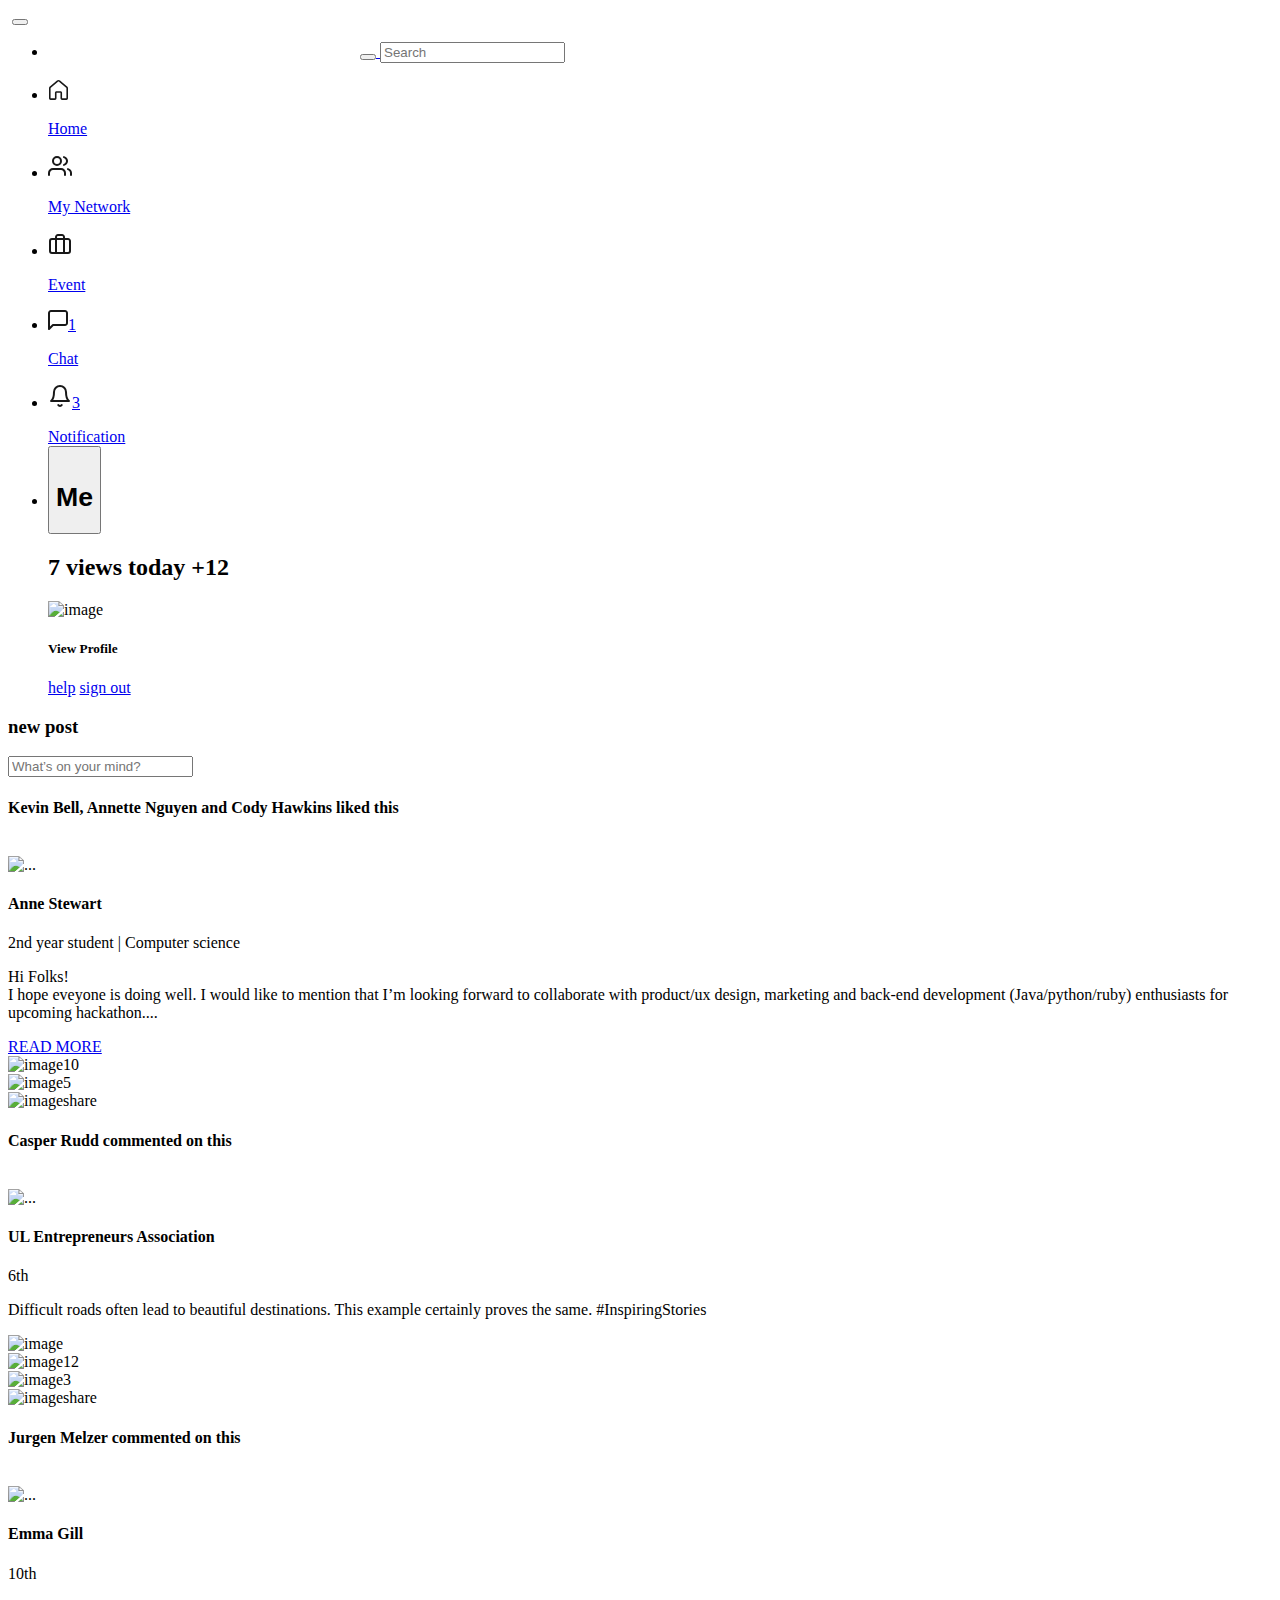
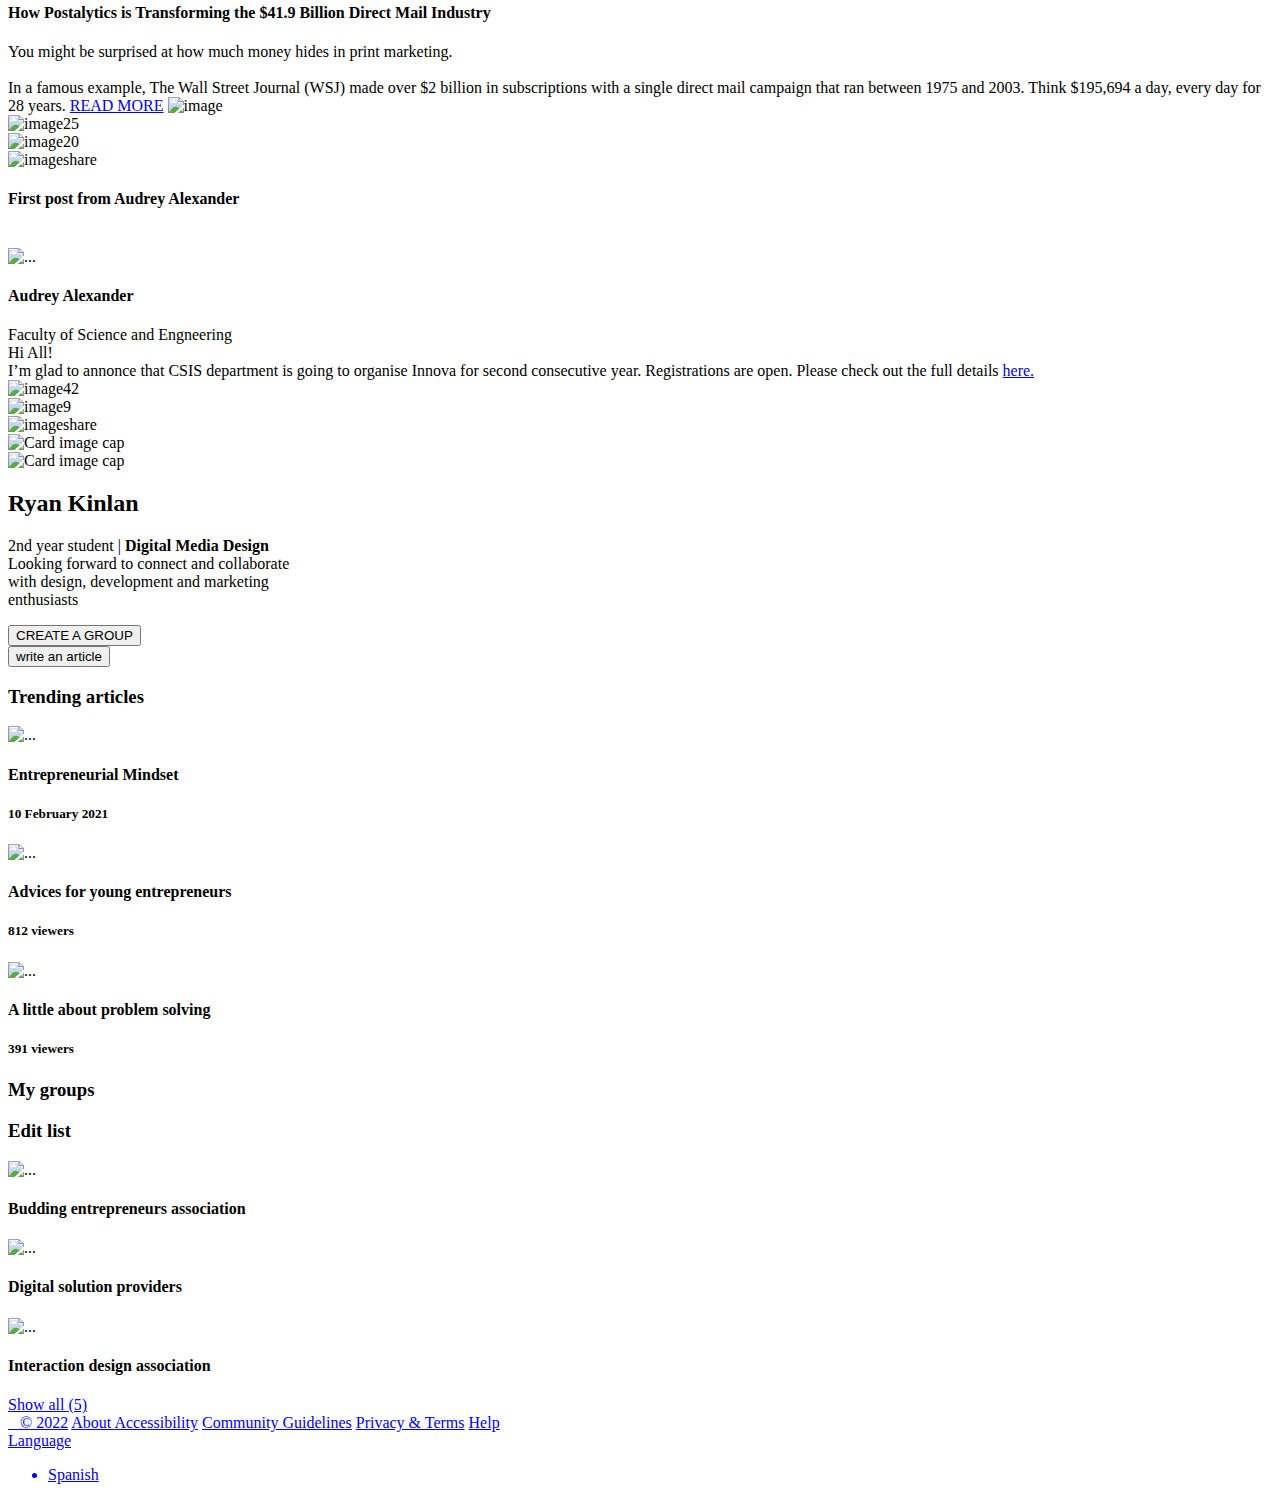
==== index.html @ 062f65cc "Add files via upload" ====
<!doctype html>
<html lang="en">
    <head>
        <!-- Required meta tags -->
        <meta http-equiv="Content-Type" content="text/html; charset=utf-8" />
        <meta name="viewport" content="width=device-width, initial-scale=1.0" />
        <title>UL_COLLAB || Home</title>
        <link href="assets/vendor/bootstrap/css/bootstrap.min.css" rel="stylesheet">
        <link href="http://fonts.cdnfonts.com/css/gotham-pro" rel="stylesheet">       
        <link href="http://fonts.cdnfonts.com/css/gotham" rel="stylesheet">
        
        <link href="assets/vendor/owl.carousel/assets/owl.carousel.min.css" rel="stylesheet">
        <link rel="stylesheet" href="assets/css/font-awesome.min.css" />
        <link rel="stylesheet" href="assets/css/icofont.css" />
        <link href="assets/css/style.css" type="text/css" rel="stylesheet">
        <link href="assets/custom-responsive.css" type="text/css" rel="stylesheet">
    </head>
    <body>
        <!--header start-->
       <header class="verify-head site-header">
            <div class="container-fluid">
            <nav class="navbar navbar-expand-lg navbar-light bg-light">
              <a class="navbar-brand" href="#"><img src="assets/images/logo.png" alt="" class="img-fluid"></a>
              <button class="navbar-toggler" type="button" data-toggle="collapse" data-target="#navbarSupportedContent" aria-controls="navbarSupportedContent" aria-expanded="false" aria-label="Toggle navigation">
                <span><i class="icofont-navigation-menu"></i></span>
              </button>
              <div class="collapse navbar-collapse" id="navbarSupportedContent">
              <ul class="navbar-nav mr-auto">
                  <li class="nav-item">
                    <a class="nav-link-search" href="#">
                    <form class="example" action="/action_page.php" style="margin:auto;max-width:600px">
                    <button type="submit"><i class="fa fa-search"></i></button>
                    <input type="text" placeholder="Search" name="search2">
                    </form>
                    </a>
                  </li> 
              </ul>
              <ul class="navbar-nav mx-auto">
                  <li class="nav-item active">
                  <a class="nav-link" href="index.html"><p><svg xmlns="http://www.w3.org/2000/svg" width="21" height="21" viewBox="0 0 21 21" fill="
                    #181818">
                    <path d="M8.97208 1.55673C9.40001 1.19714 9.94105 1 10.5 1C11.059 1 11.6 1.19714 12.0279 1.55673L19.1529 7.54807C19.4181 7.77093 19.6314 8.04911 19.7777 8.36311C19.924 8.67711 19.9999 9.01931 20 9.36573V19.317C20 19.7369 19.8332 20.1396 19.5363 20.4366C19.2393 20.7335 18.8366 20.9003 18.4167 20.9003H14.0625C13.6426 20.9003 13.2398 20.7335 12.9429 20.4366C12.646 20.1396 12.4792 19.7369 12.4792 19.317V13.7753H8.52083V19.317C8.52083 19.7369 8.35402 20.1396 8.05709 20.4366C7.76015 20.7335 7.35743 20.9003 6.9375 20.9003H2.58333C2.16341 20.9003 1.76068 20.7335 1.46375 20.4366C1.16681 20.1396 1 19.7369 1 19.317V9.36494C1.00009 9.01852 1.07596 8.67632 1.22229 8.36232C1.36862 8.04832 1.58187 7.77014 1.84708 7.54727L8.97208 1.55594V1.55673ZM11.0098 2.76798C10.8671 2.64784 10.6866 2.58196 10.5 2.58196C10.3134 2.58196 10.1329 2.64784 9.99017 2.76798L2.86517 8.7609C2.7771 8.83504 2.70625 8.92749 2.65758 9.03181C2.6089 9.13614 2.58357 9.24982 2.58333 9.36494V19.3162H6.9375V13.7745C6.9375 13.3546 7.10432 12.9519 7.40125 12.6549C7.69818 12.358 8.10091 12.1912 8.52083 12.1912H12.4792C12.8991 12.1912 13.3018 12.358 13.5988 12.6549C13.8957 12.9519 14.0625 13.3546 14.0625 13.7745V19.3162H18.4167V9.36494C18.4167 9.24956 18.3914 9.13556 18.3428 9.03095C18.2941 8.92633 18.2231 8.83363 18.1348 8.75932L11.0098 2.76798Z" fill="#181818;" stroke="#181818;" stroke-width="0.2"/>
                    </svg></p>Home</a>
                  </li> 
                  <li class="nav-item">
                  <a class="nav-link" href="network.html"><p><svg class="ul_con" xmlns="http://www.w3.org/2000/svg" width="24" height="24" viewBox="0 0 24 24" fill="none">
                    <path d="M17 21V19C17 17.9391 16.5786 16.9217 15.8284 16.1716C15.0783 15.4214 14.0609 15 13 15H5C3.93913 15 2.92172 15.4214 2.17157 16.1716C1.42143 16.9217 1 17.9391 1 19V21" stroke="#181818" stroke-width="2" stroke-linecap="round" stroke-linejoin="round"/>
                    <path d="M9 11C11.2091 11 13 9.20914 13 7C13 4.79086 11.2091 3 9 3C6.79086 3 5 4.79086 5 7C5 9.20914 6.79086 11 9 11Z" stroke="#181818" stroke-width="2" stroke-linecap="round" stroke-linejoin="round"/>
                    <path d="M23 21V19C22.9993 18.1137 22.7044 17.2528 22.1614 16.5523C21.6184 15.8519 20.8581 15.3516 20 15.13" stroke="#181818" stroke-width="2" stroke-linecap="round" stroke-linejoin="round"/>
                    <path d="M16 3.13C16.8604 3.3503 17.623 3.8507 18.1676 4.55231C18.7122 5.25392 19.0078 6.11683 19.0078 7.005C19.0078 7.89317 18.7122 8.75608 18.1676 9.45769C17.623 10.1593 16.8604 10.6597 16 10.88" stroke="#181818" stroke-width="2" stroke-linecap="round" stroke-linejoin="round"/>
                    </svg></p>My Network</a>
                  </li> 
                <li class="nav-item">
                  <a class="nav-link" href="event.html"><p><svg class="ul_con" xmlns="http://www.w3.org/2000/svg" width="24" height="24" viewBox="0 0 24 24" fill="none">
                    <path d="M20 7H4C2.89543 7 2 7.89543 2 9V19C2 20.1046 2.89543 21 4 21H20C21.1046 21 22 20.1046 22 19V9C22 7.89543 21.1046 7 20 7Z" stroke="#181818" stroke-width="2" stroke-linecap="round" stroke-linejoin="round"/>
                    <path d="M16 21V5C16 4.46957 15.7893 3.96086 15.4142 3.58579C15.0391 3.21071 14.5304 3 14 3H10C9.46957 3 8.96086 3.21071 8.58579 3.58579C8.21071 3.96086 8 4.46957 8 5V21" stroke="#181818" stroke-width="2" stroke-linecap="round" stroke-linejoin="round"/>
                    </svg></p>Event</a>
                </li> 
                <li class="nav-item">
                  <a class="nav-link" href="chat.html"><p><svg class="ul_con" xmlns="http://www.w3.org/2000/svg" width="20" height="20" viewBox="0 0 20 20" fill="none">
                    <path d="M19 13C19 13.5304 18.7893 14.0391 18.4142 14.4142C18.0391 14.7893 17.5304 15 17 15H5L1 19V3C1 2.46957 1.21071 1.96086 1.58579 1.58579C1.96086 1.21071 2.46957 1 3 1H17C17.5304 1 18.0391 1.21071 18.4142 1.58579C18.7893 1.96086 19 2.46957 19 3V13Z" stroke="#181818" stroke-width="2" stroke-linecap="round" stroke-linejoin="round"/>
                    </svg><span id="total_cart" class="tag2 hot">1</span></p>Chat</a>
                </li> 
                <li class="nav-item">
                  <a class="nav-link" href="notification.html"><p><svg class="ul_con" xmlns="http://www.w3.org/2000/svg" width="24" height="24" viewBox="0 0 24 24" fill="none">
                    <path d="M18 8C18 6.4087 17.3679 4.88258 16.2426 3.75736C15.1174 2.63214 13.5913 2 12 2C10.4087 2 8.88258 2.63214 7.75736 3.75736C6.63214 4.88258 6 6.4087 6 8C6 15 3 17 3 17H21C21 17 18 15 18 8Z" stroke="#181818" stroke-width="2" stroke-linecap="round" stroke-linejoin="round"/>
                    <path d="M13.7295 21C13.5537 21.3031 13.3014 21.5547 12.9978 21.7295C12.6941 21.9044 12.3499 21.9965 11.9995 21.9965C11.6492 21.9965 11.3049 21.9044 11.0013 21.7295C10.6977 21.5547 10.4453 21.3031 10.2695 21" stroke="#181818" stroke-width="2" stroke-linecap="round" stroke-linejoin="round"/>
                    </svg><span id="total_cart" class="tag2 hot">3</span></p>Notification</a>
                </li>
                <li class="nav-item">
                  <div class="dropdown">
                    <button class="btn2 btn-secondary2 dropdown-toggle" type="button" id="dropdownMenuButton" data-toggle="dropdown" aria-haspopup="true" aria-expanded="false">
                    <img src="assets/images/Ellipse 1.png" alt="">
                    <h1>Me<i class="icofont-rounded-down"></i></h1>
                    </button>
                    <h2>7 views today <span>+12</span></h2>
                    <div class="dropdown-menu" aria-labelledby="dropdownMenuButton">
                    <div class="drop-media">
                    <img class="mr-3" src="assets/images/Ellipse 1.png" alt="image">
                    <div class="drop-media-body">
                    <h5 class="mt-0">View Profile</h5>
                    </div>
                    </div>
                      <a class="dropdown-item" href="#">help</a>
                      <a class="dropdown-item" href="#">sign out</a>
                    </div>
                  </div>
                </li>
              </ul>
              </div>
            </nav>       
            </div>
   
    </header>
    <!--header end start-->
         
  <!-- ======= Media Details ======= -->
    <div class="result-sec">
      <div class="container">
       <div class="row">
       <div class="col-sm-8 col-lg-9">
       <div class="post-sec">
       <h3>new post</h3>
      <div class="form-group">
        <input type="text" class="form-control" id="name" placeholder="What’s on your mind?">
        <img src="assets/images/file.png" alt="">
        <img src="assets/images/image.png" alt="">
        <img src="assets/images/video.png" alt="">
        <img src="assets/images/send.png" alt="">
      </div>
       </div>       
       <div class="row">
       <div class="col-lg-12">
       <div class="collab-media">
       <div class="collab-media-top">
       <div class="collab-media-top-tex">
       <h4>Kevin Bell, Annette Nguyen <span> and </span>Cody Hawkins<span> liked this</span></h4>
       </div>
       <div class="collab-media-top-image">
       <img src="assets/images/more.png" alt="">
       </div>
       </div>
      <div class="media-result">
    <div class="media-image">
        <img src="assets/images/Photo.png" alt="...">
    </div>
    <div class="media-result-body">
    <div class="list-head">
    <div class="list-head-title">
    <h4>Anne Stewart</h4>
    <span>2nd year student | Computer science</span>
    </div>
    </div>
     </div>
     </div>
    <p>Hi Folks!<br>
I hope eveyone is doing well. I would like to mention that I’m looking forward to collaborate with product/ux design, marketing and back-end development (Java/python/ruby) enthusiasts for upcoming hackathon....</p>
<a href="#" class="button-read">READ MORE</a>
    <div class="list-item">
    <div class="list-item-box">
         <div class="list-pay">
         <img src="assets/images/Vector (1).png" alt="image">10
         </div>
         <div class="list-ch">
         <img src="assets/images/Vector (2).png" alt="image">5
         </div>
         </div>
        
        <div class="list_mp">
          <img src="assets/images/share.png" alt="image">share
        </div>
    </div>
        </div>
       </div>
       </div>
      <div class="row">
       <div class="col-lg-12">
       <div class="collab-media">
        <div class="collab-media-top">
       <div class="collab-media-top-tex">
       <h4>Casper Rudd<span> commented on this</span></h4>
       </div>
       <div class="collab-media-top-image">
       <img src="assets/images/more.png" alt="">
       </div>
       </div>
      <div class="media-result">
    <div class="media-image">
        <img src="assets/images/Photo (1).png" alt="...">
    </div>
    <div class="media-result-body">
    <div class="list-head">
    <div class="list-head-title">
    <h4>UL Entrepreneurs Association </h4>
    <span>6th</span>
    </div>
    </div>
     </div>
     </div>
    <p class="cl-pro">Difficult roads often lead to beautiful destinations. This example certainly proves the same.<span> #InspiringStories</span></p>
    <img src="assets/images/Rectangle 3.png" alt="image" class="img-fluid">
    <div class="list-item">
    <div class="list-item-box">
         <div class="list-pay">
         <img src="assets/images/Vector (1).png" alt="image">12
         </div>
         <div class="list-ch">
         <img src="assets/images/Vector (2).png" alt="image">3


         </div>
    </div>
         <div class="list_mp">
          <img src="assets/images/share.png" alt="image">share
         </div>
         </div>
        </div>
       </div>
      </div>
      <div class="row">
       <div class="col-lg-12">
       <div class="collab-media">
        <div class="collab-media-top">
       <div class="collab-media-top-tex">
       <h4>Jurgen Melzer<span> commented on this</span></h4>
       </div>
       <div class="collab-media-top-image">
       <img src="assets/images/more.png" alt="">
       </div>
       </div>
      <div class="media-result">
    <div class="media-image">
        <img src="assets/images/Photo (1).png" alt="...">
    </div>
    <div class="media-result-body">
    <div class="list-head">
    <div class="list-head-title">
    <h4>Emma Gill </h4>
    <span>10th</span>
    </div>
    </div>
     </div>
     </div>
    <h4 class="cl-dift">How Postalytics is Transforming the $41.9 Billion Direct Mail Industry</h4>
    <span class="hp">You might be surprised at how much money hides in print marketing.</span><br><br>
    <span>In a famous example, The Wall Street Journal (WSJ) made over $2 billion in subscriptions with a single direct mail campaign that ran between 1975 and 2003. Think $195,694 a day, every day for 28 years. <a href="#" class="button-read">READ MORE</a></span>
    <img class="mt-4 img-fluid" src="assets/images/Rectangle 3 (1).png" alt="image">
    <div class="list-item">
    <div class="list-item-box">
         <div class="list-pay">
         <img src="assets/images/Vector (1).png" alt="image">25
         </div>
         <div class="list-ch">
         <img src="assets/images/Vector (2).png" alt="image">20
         </div>
    </div>
    <div class="list_mp">
      <img src="assets/images/share.png" alt="image">share
    </div>
    </div>
       </div>
       </div>
      </div>
      <div class="row">
       <div class="col-lg-12">
       <div class="collab-media">
        <div class="collab-media-top">
       <div class="collab-media-top-tex">
       <h4>First post from <span> Audrey Alexander </span></h4>
       </div>
       <div class="collab-media-top-image">
       <img src="assets/images/more.png" alt="">
       </div>
       </div>
      <div class="media-result">
    <div class="media-image">
        <img src="assets/images/Photo (2).png" alt="...">
    </div>
    <div class="media-result-body">
    <div class="list-head">
    <div class="list-head-title">
    <h4>Audrey Alexander</h4>
    <span>Faculty of Science and Engneering</span>
    </div>
    </div>
     </div>
     </div>
    <span>Hi All!<br>
I’m glad to annonce that CSIS department is going to organise Innova for second consecutive year. 
Registrations are open. Please check out the full details <a href="#" class="button-read">here.</a></span>
    <div class="list-item">
    <div class="list-item-box">
         <div class="list-pay">
         <img src="assets/images/Vector (1).png" alt="image">42
         </div>
         <div class="list-ch">
         <img src="assets/images/Vector (2).png" alt="image">9
         </div>
    </div>
    <div class="list_mp">
      <img src="assets/images/share.png" alt="image">share
    </div>
    </div>
         </div>
      </div>
      </div>
      
    </div> 
      <div class="col-sm-4 col-lg-3">
        <div class="media-pro">
        <div class="card" style="width: 18rem;">
          <img class="card-img-top" src="assets/images/Rectangle 3 (2).png" alt="Card image cap">
          <div class="card-mid-image">
          <img class="card-img-mid" src="assets/images/Ellipse 1 (1).png" alt="Card image cap">
          </div>
          <div class="card-body">
            <h2>Ryan Kinlan</h2>
            <p class="card-text">2nd year student | <strong>Digital Media Design</strong><br> 
              Looking forward to connect and collaborate with design, development and marketing enthusiasts </p>
          </div>
        </div>
        </div>
        <div class="create-button">
          <button type="button" class="btn btn-primary button-pro"><i class="icofont-plus"></i> CREATE A GROUP</button>
        </div> 
        <div class="create-button">
          <button type="button" class="btn btn-primary button-pro">write an article</button>
        </div> 
        <div class="trend-article" >
          <h3 class="title">Trending articles</h3>
          <div class="media">
            <img src="assets/images/Photo (3).png" alt="...">
            <div class="media-body">              
             <h4>Entrepreneurial 
              Mindset  </h4>
             <h5 class="mt-0">10 February 2021</h5>
            </div>
          </div>
          <div class="media">
            <img src="assets/images/Photo (4).png" alt="...">
            <div class="media-body">              
             <h4>Advices for
              young entrepreneurs</h4>
             <h5 class="mt-0">812 viewers</h5>
            </div>
          </div>
          <div class="media">
            <img src="assets/images/Photo (5).png" alt="...">
            <div class="media-body">              
             <h4>A little about
              problem solving</h4>
             <h5 class="mt-0">391 viewers</h5>
            </div>
          </div>
        </div>
        <div class="group-article">
          <div class="group-article-cont d-flex justify-content-between">
          <h3 class="title">My groups</h3>
          <h3 class="text">Edit list</h3>
        </div>
          <div class="media">
            <img src="assets/images/Photo (3).png" alt="...">
            <div class="media-body">              
             <h4>Budding 
              entrepreneurs
              association</h4>
            </div>
          </div>
          <div class="media">
            <img src="assets/images/Photo (4).png" alt="...">
            <div class="media-body">              
             <h4>Digital solution
              providers</h4>
            </div>
          </div>
          <div class="media">
            <img src="assets/images/Photo (5).png" alt="...">
            <div class="media-body">              
             <h4>Interaction
              design
              association</h4>
            </div>
          </div>
        </div> 
        <div class="show-article">
          <a href="#">Show all (5)</a>
        </div>            
       </div>
      </div>
     </div>
    </div>
    <!---end media----> 
    <!--footer -->
    <div class="topnav" id="myTopnav">
      <a href="inex.html"><img src="assets/images/logo.png" alt="" class="img-fluid">&nbsp; &nbsp;© 2022</a>
      <a href="#">About </a>
      <a href="#">Accessibility</a>
      <a href="#">Community Guidelines</a>
      <a href="#">Privacy & Terms</a>
      <a href="#">Help</a>
      <a href="#"><div class="wrap-drop" id="language">
          <span>Language</span>
          <ul class="drop">
              <li class="selected">Spanish</li>
              
          </ul>
      </div>
      </a>
    
      
      <a href="javascript:void(0);" class="icon" onclick="myFunction()">
        <i class="fa fa-bars"></i>
      </a>
    </div>






    <script src="assets/vendor/jquery/jquery.min.js"></script>
    <script src="assets/vendor/bootstrap/js/bootstrap.bundle.min.js"></script>
    <script src="assets/vendor/owl.carousel/owl.carousel.min.js"></script>
    <!--footer nav-->
    <script>
      function DropDown(el) {
  this.dd = el;
  this.placeholder = this.dd.children('span');
  this.opts = this.dd.find('ul.drop li');
  this.val = '';
  this.index = -1;
  this.initEvents();
}

DropDown.prototype = {
  initEvents: function () {
      var obj = this;
      obj.dd.on('click', function (e) {
          e.preventDefault();
          e.stopPropagation();
          $(this).toggleClass('active');
      });
      obj.opts.on('click', function () {
          var opt = $(this);
          obj.val = opt.text();
          obj.index = opt.index();
          obj.placeholder.text(obj.val);
          opt.siblings().removeClass('selected');
          opt.filter(':contains("' + obj.val + '")').addClass('selected');
      }).change();
  },
  getValue: function () {
      return this.val;
  },
  getIndex: function () {
      return this.index;
  }
};

$(function () {
  // create new variable for each menu
  var dd1 = new DropDown($('#language'));
  // var dd2 = new DropDown($('#other-gases'));
  $(document).click(function () {
      // close menu on document click
      $('.wrap-drop').removeClass('active');
  });
});
    </script>
    
    <script>
      function myFunction() {
        var x = document.getElementById("myTopnav");
        if (x.className === "topnav") {
          x.className += " responsive";
        } else {
          x.className = "topnav";
        }
      }
      </script>
     

  
    

</body>
</html>
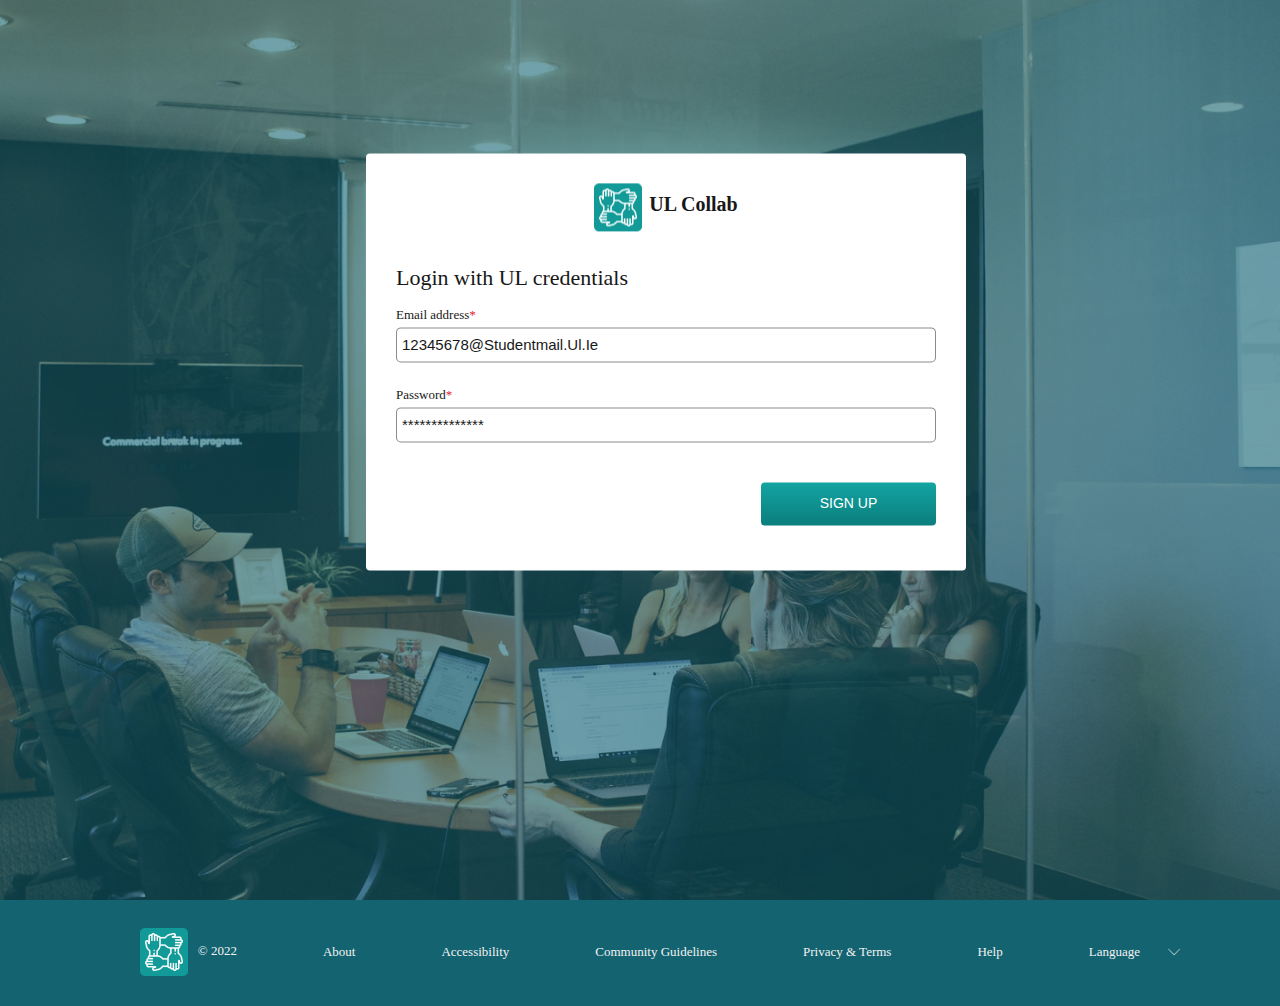
==== commit bde6d1d3: "Update index.html" ====
--- a/index.html
+++ b/index.html
@@ -4,7 +4,7 @@
         <!-- Required meta tags -->
         <meta http-equiv="Content-Type" content="text/html; charset=utf-8" />
         <meta name="viewport" content="width=device-width, initial-scale=1.0" />
-        <title>UL_COLLAB || Home</title>
+        <title>UL_COLLAB || Login</title>
         <link href="assets/vendor/bootstrap/css/bootstrap.min.css" rel="stylesheet">
         <link href="http://fonts.cdnfonts.com/css/gotham-pro" rel="stylesheet">       
         <link href="http://fonts.cdnfonts.com/css/gotham" rel="stylesheet">
@@ -16,358 +16,35 @@
         <link href="assets/custom-responsive.css" type="text/css" rel="stylesheet">
     </head>
     <body>
-        <!--header start-->
-       <header class="verify-head site-header">
-            <div class="container-fluid">
-            <nav class="navbar navbar-expand-lg navbar-light bg-light">
-              <a class="navbar-brand" href="#"><img src="assets/images/logo.png" alt="" class="img-fluid"></a>
-              <button class="navbar-toggler" type="button" data-toggle="collapse" data-target="#navbarSupportedContent" aria-controls="navbarSupportedContent" aria-expanded="false" aria-label="Toggle navigation">
-                <span><i class="icofont-navigation-menu"></i></span>
-              </button>
-              <div class="collapse navbar-collapse" id="navbarSupportedContent">
-              <ul class="navbar-nav mr-auto">
-                  <li class="nav-item">
-                    <a class="nav-link-search" href="#">
-                    <form class="example" action="/action_page.php" style="margin:auto;max-width:600px">
-                    <button type="submit"><i class="fa fa-search"></i></button>
-                    <input type="text" placeholder="Search" name="search2">
-                    </form>
-                    </a>
-                  </li> 
-              </ul>
-              <ul class="navbar-nav mx-auto">
-                  <li class="nav-item active">
-                  <a class="nav-link" href="index.html"><p><svg xmlns="http://www.w3.org/2000/svg" width="21" height="21" viewBox="0 0 21 21" fill="
-                    #181818">
-                    <path d="M8.97208 1.55673C9.40001 1.19714 9.94105 1 10.5 1C11.059 1 11.6 1.19714 12.0279 1.55673L19.1529 7.54807C19.4181 7.77093 19.6314 8.04911 19.7777 8.36311C19.924 8.67711 19.9999 9.01931 20 9.36573V19.317C20 19.7369 19.8332 20.1396 19.5363 20.4366C19.2393 20.7335 18.8366 20.9003 18.4167 20.9003H14.0625C13.6426 20.9003 13.2398 20.7335 12.9429 20.4366C12.646 20.1396 12.4792 19.7369 12.4792 19.317V13.7753H8.52083V19.317C8.52083 19.7369 8.35402 20.1396 8.05709 20.4366C7.76015 20.7335 7.35743 20.9003 6.9375 20.9003H2.58333C2.16341 20.9003 1.76068 20.7335 1.46375 20.4366C1.16681 20.1396 1 19.7369 1 19.317V9.36494C1.00009 9.01852 1.07596 8.67632 1.22229 8.36232C1.36862 8.04832 1.58187 7.77014 1.84708 7.54727L8.97208 1.55594V1.55673ZM11.0098 2.76798C10.8671 2.64784 10.6866 2.58196 10.5 2.58196C10.3134 2.58196 10.1329 2.64784 9.99017 2.76798L2.86517 8.7609C2.7771 8.83504 2.70625 8.92749 2.65758 9.03181C2.6089 9.13614 2.58357 9.24982 2.58333 9.36494V19.3162H6.9375V13.7745C6.9375 13.3546 7.10432 12.9519 7.40125 12.6549C7.69818 12.358 8.10091 12.1912 8.52083 12.1912H12.4792C12.8991 12.1912 13.3018 12.358 13.5988 12.6549C13.8957 12.9519 14.0625 13.3546 14.0625 13.7745V19.3162H18.4167V9.36494C18.4167 9.24956 18.3914 9.13556 18.3428 9.03095C18.2941 8.92633 18.2231 8.83363 18.1348 8.75932L11.0098 2.76798Z" fill="#181818;" stroke="#181818;" stroke-width="0.2"/>
-                    </svg></p>Home</a>
-                  </li> 
-                  <li class="nav-item">
-                  <a class="nav-link" href="network.html"><p><svg class="ul_con" xmlns="http://www.w3.org/2000/svg" width="24" height="24" viewBox="0 0 24 24" fill="none">
-                    <path d="M17 21V19C17 17.9391 16.5786 16.9217 15.8284 16.1716C15.0783 15.4214 14.0609 15 13 15H5C3.93913 15 2.92172 15.4214 2.17157 16.1716C1.42143 16.9217 1 17.9391 1 19V21" stroke="#181818" stroke-width="2" stroke-linecap="round" stroke-linejoin="round"/>
-                    <path d="M9 11C11.2091 11 13 9.20914 13 7C13 4.79086 11.2091 3 9 3C6.79086 3 5 4.79086 5 7C5 9.20914 6.79086 11 9 11Z" stroke="#181818" stroke-width="2" stroke-linecap="round" stroke-linejoin="round"/>
-                    <path d="M23 21V19C22.9993 18.1137 22.7044 17.2528 22.1614 16.5523C21.6184 15.8519 20.8581 15.3516 20 15.13" stroke="#181818" stroke-width="2" stroke-linecap="round" stroke-linejoin="round"/>
-                    <path d="M16 3.13C16.8604 3.3503 17.623 3.8507 18.1676 4.55231C18.7122 5.25392 19.0078 6.11683 19.0078 7.005C19.0078 7.89317 18.7122 8.75608 18.1676 9.45769C17.623 10.1593 16.8604 10.6597 16 10.88" stroke="#181818" stroke-width="2" stroke-linecap="round" stroke-linejoin="round"/>
-                    </svg></p>My Network</a>
-                  </li> 
-                <li class="nav-item">
-                  <a class="nav-link" href="event.html"><p><svg class="ul_con" xmlns="http://www.w3.org/2000/svg" width="24" height="24" viewBox="0 0 24 24" fill="none">
-                    <path d="M20 7H4C2.89543 7 2 7.89543 2 9V19C2 20.1046 2.89543 21 4 21H20C21.1046 21 22 20.1046 22 19V9C22 7.89543 21.1046 7 20 7Z" stroke="#181818" stroke-width="2" stroke-linecap="round" stroke-linejoin="round"/>
-                    <path d="M16 21V5C16 4.46957 15.7893 3.96086 15.4142 3.58579C15.0391 3.21071 14.5304 3 14 3H10C9.46957 3 8.96086 3.21071 8.58579 3.58579C8.21071 3.96086 8 4.46957 8 5V21" stroke="#181818" stroke-width="2" stroke-linecap="round" stroke-linejoin="round"/>
-                    </svg></p>Event</a>
-                </li> 
-                <li class="nav-item">
-                  <a class="nav-link" href="chat.html"><p><svg class="ul_con" xmlns="http://www.w3.org/2000/svg" width="20" height="20" viewBox="0 0 20 20" fill="none">
-                    <path d="M19 13C19 13.5304 18.7893 14.0391 18.4142 14.4142C18.0391 14.7893 17.5304 15 17 15H5L1 19V3C1 2.46957 1.21071 1.96086 1.58579 1.58579C1.96086 1.21071 2.46957 1 3 1H17C17.5304 1 18.0391 1.21071 18.4142 1.58579C18.7893 1.96086 19 2.46957 19 3V13Z" stroke="#181818" stroke-width="2" stroke-linecap="round" stroke-linejoin="round"/>
-                    </svg><span id="total_cart" class="tag2 hot">1</span></p>Chat</a>
-                </li> 
-                <li class="nav-item">
-                  <a class="nav-link" href="notification.html"><p><svg class="ul_con" xmlns="http://www.w3.org/2000/svg" width="24" height="24" viewBox="0 0 24 24" fill="none">
-                    <path d="M18 8C18 6.4087 17.3679 4.88258 16.2426 3.75736C15.1174 2.63214 13.5913 2 12 2C10.4087 2 8.88258 2.63214 7.75736 3.75736C6.63214 4.88258 6 6.4087 6 8C6 15 3 17 3 17H21C21 17 18 15 18 8Z" stroke="#181818" stroke-width="2" stroke-linecap="round" stroke-linejoin="round"/>
-                    <path d="M13.7295 21C13.5537 21.3031 13.3014 21.5547 12.9978 21.7295C12.6941 21.9044 12.3499 21.9965 11.9995 21.9965C11.6492 21.9965 11.3049 21.9044 11.0013 21.7295C10.6977 21.5547 10.4453 21.3031 10.2695 21" stroke="#181818" stroke-width="2" stroke-linecap="round" stroke-linejoin="round"/>
-                    </svg><span id="total_cart" class="tag2 hot">3</span></p>Notification</a>
-                </li>
-                <li class="nav-item">
-                  <div class="dropdown">
-                    <button class="btn2 btn-secondary2 dropdown-toggle" type="button" id="dropdownMenuButton" data-toggle="dropdown" aria-haspopup="true" aria-expanded="false">
-                    <img src="assets/images/Ellipse 1.png" alt="">
-                    <h1>Me<i class="icofont-rounded-down"></i></h1>
-                    </button>
-                    <h2>7 views today <span>+12</span></h2>
-                    <div class="dropdown-menu" aria-labelledby="dropdownMenuButton">
-                    <div class="drop-media">
-                    <img class="mr-3" src="assets/images/Ellipse 1.png" alt="image">
-                    <div class="drop-media-body">
-                    <h5 class="mt-0">View Profile</h5>
+  <!-- ======= Media Details ======= -->
+    <div class="login-sec">
+        <div class="form-login-bg">
+            <div class="container">
+                <div class="row">
+                    <div class="col-lg-6 offset-lg-2 col-sm-12">
+                        <form class="form-horizontal">
+                            <div class="form-top">
+                                <a href="#"><img src="assets/images/logo.png" alt="" class="img-fluid"><span>UL Collab</span></a>
+                            </div>
+                            <div class="form-title">
+                                <h2>Login with UL credentials</h2>
+                            </div>
+                            <div class="form-group">
+                                <label>Email address<span>*</span></label>
+                                <input class="form-control" type="email" required="" placeholder="12345678@studentmail.ul.ie">
+                            </div>
+                            <div class="form-group">
+                                <label>Password<span>*</span></label>
+                                <input class="form-control" type="password" required="" placeholder="**************">
+                            </div>
+                            <div class="form-group">
+                            <button type="submit" onclick="index.html" class="btn login-button">Sign up</button>
+                            </div>
+                        </form>
                     </div>
-                    </div>
-                      <a class="dropdown-item" href="#">help</a>
-                      <a class="dropdown-item" href="#">sign out</a>
-                    </div>
-                  </div>
-                </li>
-              </ul>
-              </div>
-            </nav>       
+                </div>
             </div>
-   
-    </header>
-    <!--header end start-->
-         
-  <!-- ======= Media Details ======= -->
-    <div class="result-sec">
-      <div class="container">
-       <div class="row">
-       <div class="col-sm-8 col-lg-9">
-       <div class="post-sec">
-       <h3>new post</h3>
-      <div class="form-group">
-        <input type="text" class="form-control" id="name" placeholder="What’s on your mind?">
-        <img src="assets/images/file.png" alt="">
-        <img src="assets/images/image.png" alt="">
-        <img src="assets/images/video.png" alt="">
-        <img src="assets/images/send.png" alt="">
-      </div>
-       </div>       
-       <div class="row">
-       <div class="col-lg-12">
-       <div class="collab-media">
-       <div class="collab-media-top">
-       <div class="collab-media-top-tex">
-       <h4>Kevin Bell, Annette Nguyen <span> and </span>Cody Hawkins<span> liked this</span></h4>
-       </div>
-       <div class="collab-media-top-image">
-       <img src="assets/images/more.png" alt="">
-       </div>
-       </div>
-      <div class="media-result">
-    <div class="media-image">
-        <img src="assets/images/Photo.png" alt="...">
-    </div>
-    <div class="media-result-body">
-    <div class="list-head">
-    <div class="list-head-title">
-    <h4>Anne Stewart</h4>
-    <span>2nd year student | Computer science</span>
-    </div>
-    </div>
-     </div>
-     </div>
-    <p>Hi Folks!<br>
-I hope eveyone is doing well. I would like to mention that I’m looking forward to collaborate with product/ux design, marketing and back-end development (Java/python/ruby) enthusiasts for upcoming hackathon....</p>
-<a href="#" class="button-read">READ MORE</a>
-    <div class="list-item">
-    <div class="list-item-box">
-         <div class="list-pay">
-         <img src="assets/images/Vector (1).png" alt="image">10
-         </div>
-         <div class="list-ch">
-         <img src="assets/images/Vector (2).png" alt="image">5
-         </div>
-         </div>
-        
-        <div class="list_mp">
-          <img src="assets/images/share.png" alt="image">share
         </div>
-    </div>
-        </div>
-       </div>
-       </div>
-      <div class="row">
-       <div class="col-lg-12">
-       <div class="collab-media">
-        <div class="collab-media-top">
-       <div class="collab-media-top-tex">
-       <h4>Casper Rudd<span> commented on this</span></h4>
-       </div>
-       <div class="collab-media-top-image">
-       <img src="assets/images/more.png" alt="">
-       </div>
-       </div>
-      <div class="media-result">
-    <div class="media-image">
-        <img src="assets/images/Photo (1).png" alt="...">
-    </div>
-    <div class="media-result-body">
-    <div class="list-head">
-    <div class="list-head-title">
-    <h4>UL Entrepreneurs Association </h4>
-    <span>6th</span>
-    </div>
-    </div>
-     </div>
-     </div>
-    <p class="cl-pro">Difficult roads often lead to beautiful destinations. This example certainly proves the same.<span> #InspiringStories</span></p>
-    <img src="assets/images/Rectangle 3.png" alt="image" class="img-fluid">
-    <div class="list-item">
-    <div class="list-item-box">
-         <div class="list-pay">
-         <img src="assets/images/Vector (1).png" alt="image">12
-         </div>
-         <div class="list-ch">
-         <img src="assets/images/Vector (2).png" alt="image">3
-
-
-         </div>
-    </div>
-         <div class="list_mp">
-          <img src="assets/images/share.png" alt="image">share
-         </div>
-         </div>
-        </div>
-       </div>
-      </div>
-      <div class="row">
-       <div class="col-lg-12">
-       <div class="collab-media">
-        <div class="collab-media-top">
-       <div class="collab-media-top-tex">
-       <h4>Jurgen Melzer<span> commented on this</span></h4>
-       </div>
-       <div class="collab-media-top-image">
-       <img src="assets/images/more.png" alt="">
-       </div>
-       </div>
-      <div class="media-result">
-    <div class="media-image">
-        <img src="assets/images/Photo (1).png" alt="...">
-    </div>
-    <div class="media-result-body">
-    <div class="list-head">
-    <div class="list-head-title">
-    <h4>Emma Gill </h4>
-    <span>10th</span>
-    </div>
-    </div>
-     </div>
-     </div>
-    <h4 class="cl-dift">How Postalytics is Transforming the $41.9 Billion Direct Mail Industry</h4>
-    <span class="hp">You might be surprised at how much money hides in print marketing.</span><br><br>
-    <span>In a famous example, The Wall Street Journal (WSJ) made over $2 billion in subscriptions with a single direct mail campaign that ran between 1975 and 2003. Think $195,694 a day, every day for 28 years. <a href="#" class="button-read">READ MORE</a></span>
-    <img class="mt-4 img-fluid" src="assets/images/Rectangle 3 (1).png" alt="image">
-    <div class="list-item">
-    <div class="list-item-box">
-         <div class="list-pay">
-         <img src="assets/images/Vector (1).png" alt="image">25
-         </div>
-         <div class="list-ch">
-         <img src="assets/images/Vector (2).png" alt="image">20
-         </div>
-    </div>
-    <div class="list_mp">
-      <img src="assets/images/share.png" alt="image">share
-    </div>
-    </div>
-       </div>
-       </div>
-      </div>
-      <div class="row">
-       <div class="col-lg-12">
-       <div class="collab-media">
-        <div class="collab-media-top">
-       <div class="collab-media-top-tex">
-       <h4>First post from <span> Audrey Alexander </span></h4>
-       </div>
-       <div class="collab-media-top-image">
-       <img src="assets/images/more.png" alt="">
-       </div>
-       </div>
-      <div class="media-result">
-    <div class="media-image">
-        <img src="assets/images/Photo (2).png" alt="...">
-    </div>
-    <div class="media-result-body">
-    <div class="list-head">
-    <div class="list-head-title">
-    <h4>Audrey Alexander</h4>
-    <span>Faculty of Science and Engneering</span>
-    </div>
-    </div>
-     </div>
-     </div>
-    <span>Hi All!<br>
-I’m glad to annonce that CSIS department is going to organise Innova for second consecutive year. 
-Registrations are open. Please check out the full details <a href="#" class="button-read">here.</a></span>
-    <div class="list-item">
-    <div class="list-item-box">
-         <div class="list-pay">
-         <img src="assets/images/Vector (1).png" alt="image">42
-         </div>
-         <div class="list-ch">
-         <img src="assets/images/Vector (2).png" alt="image">9
-         </div>
-    </div>
-    <div class="list_mp">
-      <img src="assets/images/share.png" alt="image">share
-    </div>
-    </div>
-         </div>
-      </div>
-      </div>
-      
-    </div> 
-      <div class="col-sm-4 col-lg-3">
-        <div class="media-pro">
-        <div class="card" style="width: 18rem;">
-          <img class="card-img-top" src="assets/images/Rectangle 3 (2).png" alt="Card image cap">
-          <div class="card-mid-image">
-          <img class="card-img-mid" src="assets/images/Ellipse 1 (1).png" alt="Card image cap">
-          </div>
-          <div class="card-body">
-            <h2>Ryan Kinlan</h2>
-            <p class="card-text">2nd year student | <strong>Digital Media Design</strong><br> 
-              Looking forward to connect and collaborate with design, development and marketing enthusiasts </p>
-          </div>
-        </div>
-        </div>
-        <div class="create-button">
-          <button type="button" class="btn btn-primary button-pro"><i class="icofont-plus"></i> CREATE A GROUP</button>
-        </div> 
-        <div class="create-button">
-          <button type="button" class="btn btn-primary button-pro">write an article</button>
-        </div> 
-        <div class="trend-article" >
-          <h3 class="title">Trending articles</h3>
-          <div class="media">
-            <img src="assets/images/Photo (3).png" alt="...">
-            <div class="media-body">              
-             <h4>Entrepreneurial 
-              Mindset  </h4>
-             <h5 class="mt-0">10 February 2021</h5>
-            </div>
-          </div>
-          <div class="media">
-            <img src="assets/images/Photo (4).png" alt="...">
-            <div class="media-body">              
-             <h4>Advices for
-              young entrepreneurs</h4>
-             <h5 class="mt-0">812 viewers</h5>
-            </div>
-          </div>
-          <div class="media">
-            <img src="assets/images/Photo (5).png" alt="...">
-            <div class="media-body">              
-             <h4>A little about
-              problem solving</h4>
-             <h5 class="mt-0">391 viewers</h5>
-            </div>
-          </div>
-        </div>
-        <div class="group-article">
-          <div class="group-article-cont d-flex justify-content-between">
-          <h3 class="title">My groups</h3>
-          <h3 class="text">Edit list</h3>
-        </div>
-          <div class="media">
-            <img src="assets/images/Photo (3).png" alt="...">
-            <div class="media-body">              
-             <h4>Budding 
-              entrepreneurs
-              association</h4>
-            </div>
-          </div>
-          <div class="media">
-            <img src="assets/images/Photo (4).png" alt="...">
-            <div class="media-body">              
-             <h4>Digital solution
-              providers</h4>
-            </div>
-          </div>
-          <div class="media">
-            <img src="assets/images/Photo (5).png" alt="...">
-            <div class="media-body">              
-             <h4>Interaction
-              design
-              association</h4>
-            </div>
-          </div>
-        </div> 
-        <div class="show-article">
-          <a href="#">Show all (5)</a>
-        </div>            
-       </div>
-      </div>
-     </div>
     </div>
     <!---end media----> 
     <!--footer -->
@@ -382,16 +59,48 @@
           <span>Language</span>
           <ul class="drop">
               <li class="selected">Spanish</li>
-              
           </ul>
       </div>
       </a>
-    
-      
       <a href="javascript:void(0);" class="icon" onclick="myFunction()">
         <i class="fa fa-bars"></i>
       </a>
     </div>
+    <div class="modal innerpage_modal fade" id="loginModal" tabindex="-1" role="dialog" aria-hidden="true">
+      <div class="modal-dialog modal-lg" role="document">
+          <div class="modal-content">
+              <div class="modal-header">
+                  <h5 class="modal-title">Register for Event</h5>
+                  <button type="button" class="close" data-dismiss="modal" aria-label="Close">
+                    <img src="assets/images/Vector.svg" alt="">
+                  </button>
+              </div>
+              <div class="modal-body">
+                <div class="form-bg">
+                              <form class="form-horizontal">
+                                  <div class="form-group">
+                                      <label>Full name*</label>
+                                      <input class="form-control user" type="text" placeholder="Ryan Kinlan">
+                                  </div>
+                                  <div class="form-group">
+                                      <label>Email address*</label>
+                                      <input class="form-control user" type="email" placeholder="12345678@studentmail.ul.ie">
+                                  </div>
+                                  <div class="form-group">
+                                    <label>Team name*</label>
+                                    <input class="form-control user" type="text" placeholder="Silver Snakes">
+                                </div>
+                                <div class="form-group">
+                                  <label>Teammates’ name or email address (max 3 members by comma separated)*</label>
+                                  <input class="form-control user" type="text" placeholder="Lorem Ipsum, Lorem Ipsum, Lorem Ipsum">
+                              </div>
+                                  <button class="btn signin">Register</button>
+                              </form>
+                              </div>
+                              </div>
+                          </div>
+                      </div>
+                  </div>
 
 
 
@@ -458,10 +167,21 @@
         }
       }
       </script>
+      <script>
+        $(document).ready(function() {
+		$('ul.form li a').click(
+			function(e) {
+				e.preventDefault(); // prevent the default action
+				e.stopPropagation; // stop the click from bubbling
+				$(this).closest('ul').find('.selected').removeClass('selected');
+				$(this).parent().addClass('selected');
+			});
+	});
+      </script>
      
 
   
     
 
 </body>
-</html>+</html>
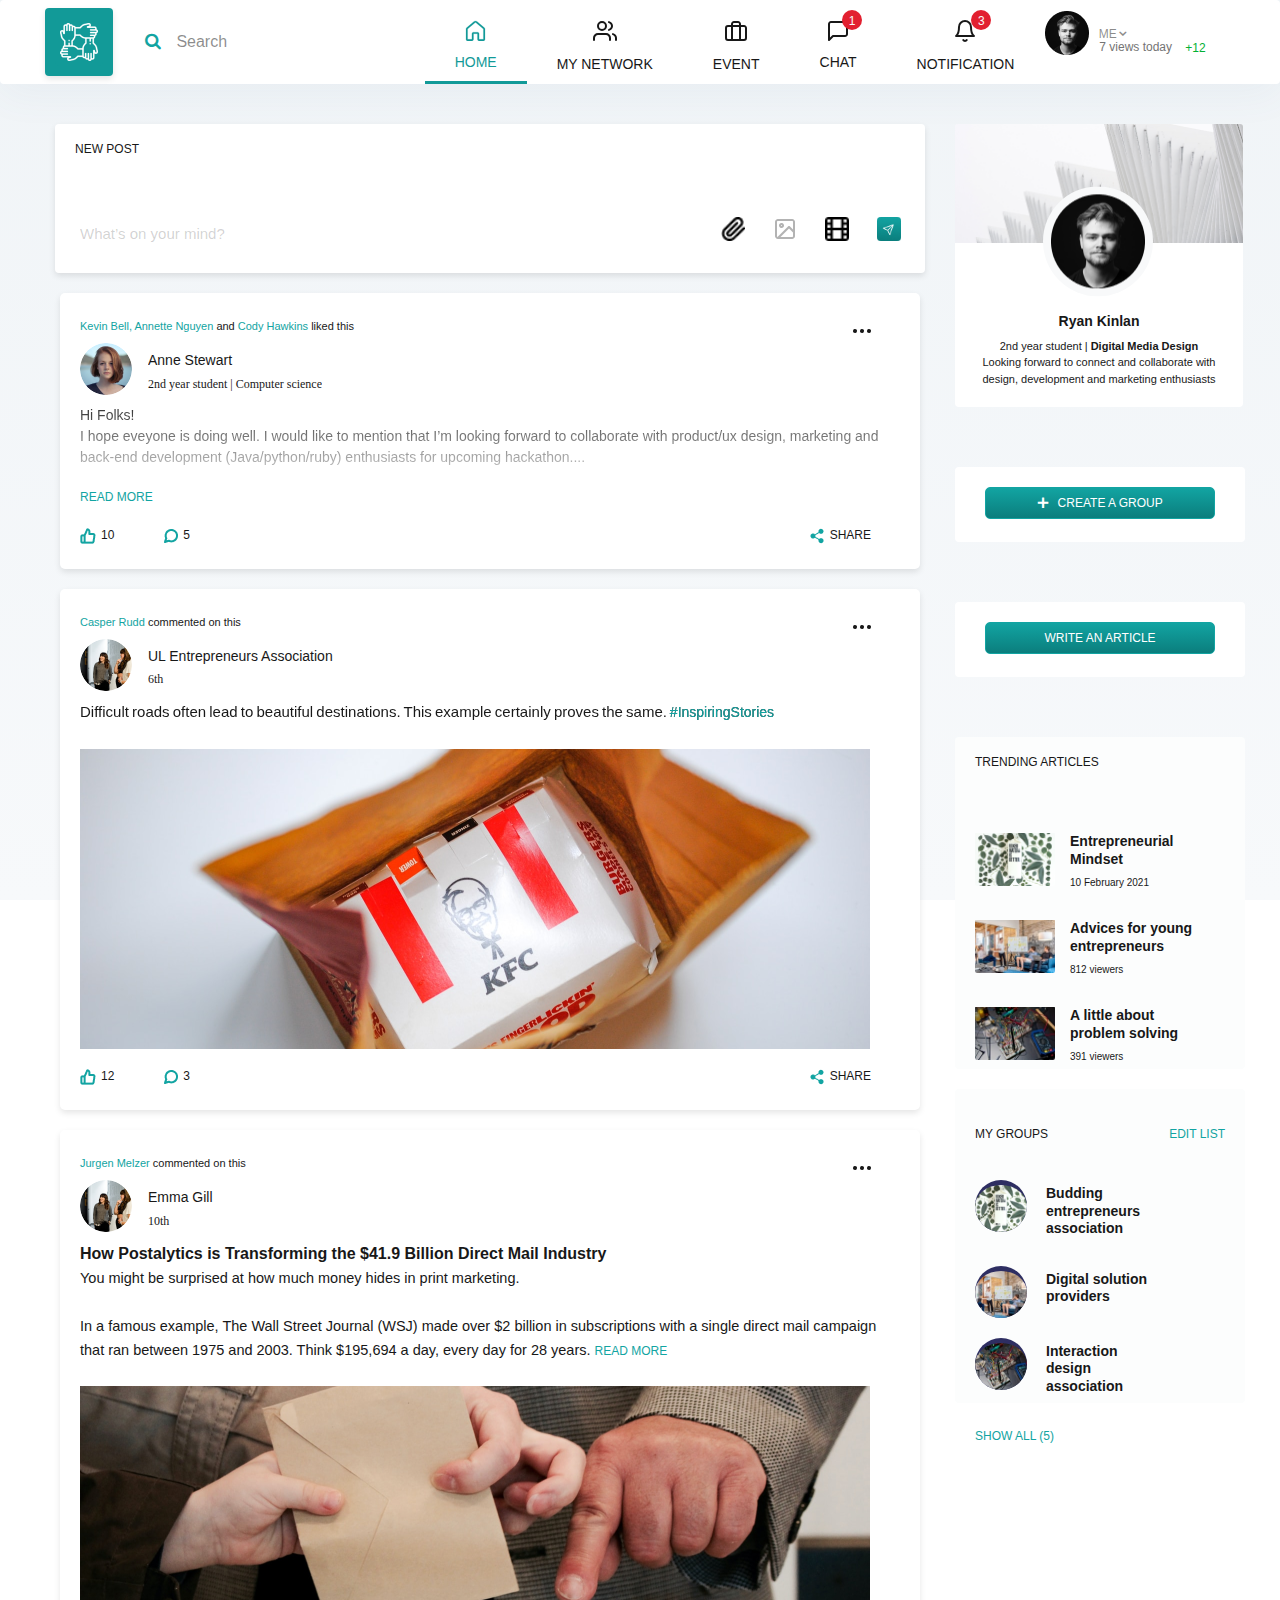
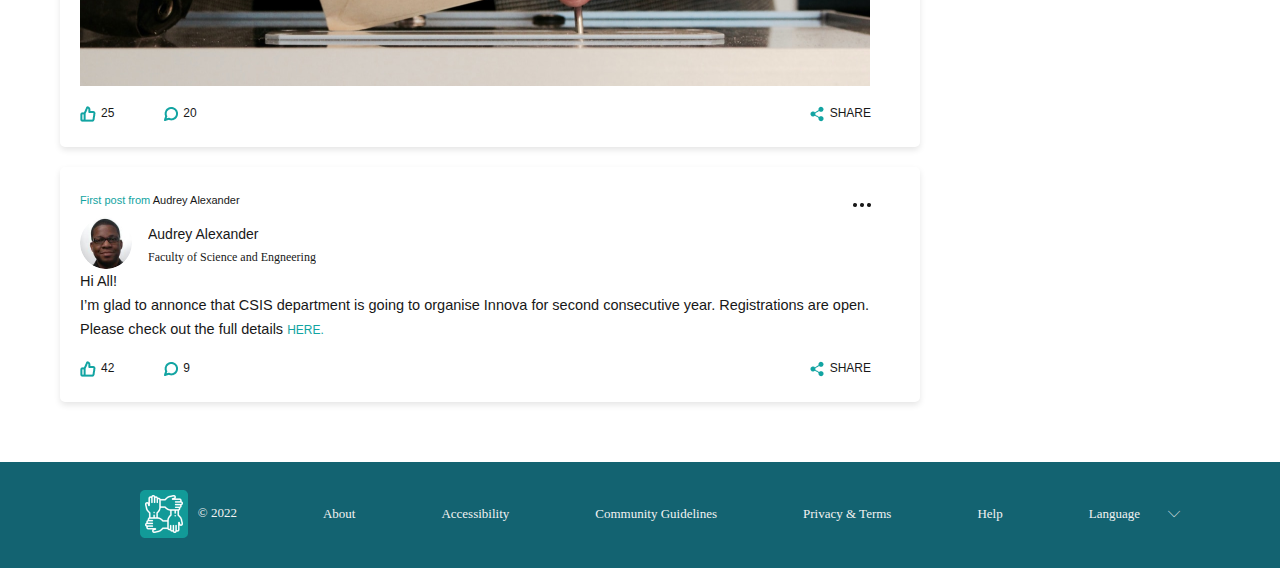
==== commit 5c6ec5b4: "Add files via upload" ====
--- a/index.html
+++ b/index.html
@@ -4,7 +4,7 @@
         <!-- Required meta tags -->
         <meta http-equiv="Content-Type" content="text/html; charset=utf-8" />
         <meta name="viewport" content="width=device-width, initial-scale=1.0" />
-        <title>UL_COLLAB || Login</title>
+        <title>UL_COLLAB || Home</title>
         <link href="assets/vendor/bootstrap/css/bootstrap.min.css" rel="stylesheet">
         <link href="http://fonts.cdnfonts.com/css/gotham-pro" rel="stylesheet">       
         <link href="http://fonts.cdnfonts.com/css/gotham" rel="stylesheet">
@@ -16,35 +16,358 @@
         <link href="assets/custom-responsive.css" type="text/css" rel="stylesheet">
     </head>
     <body>
+        <!--header start-->
+       <header class="verify-head site-header">
+            <div class="container-fluid">
+            <nav class="navbar navbar-expand-lg navbar-light bg-light">
+              <a class="navbar-brand" href="#"><img src="assets/images/logo.png" alt="" class="img-fluid"></a>
+              <button class="navbar-toggler" type="button" data-toggle="collapse" data-target="#navbarSupportedContent" aria-controls="navbarSupportedContent" aria-expanded="false" aria-label="Toggle navigation">
+                <span><i class="icofont-navigation-menu"></i></span>
+              </button>
+              <div class="collapse navbar-collapse" id="navbarSupportedContent">
+              <ul class="navbar-nav mr-auto">
+                  <li class="nav-item">
+                    <a class="nav-link-search" href="#">
+                    <form class="example" action="/action_page.php" style="margin:auto;max-width:600px">
+                    <button type="submit"><i class="fa fa-search"></i></button>
+                    <input type="text" placeholder="Search" name="search2">
+                    </form>
+                    </a>
+                  </li> 
+              </ul>
+              <ul class="navbar-nav mx-auto">
+                  <li class="nav-item active">
+                  <a class="nav-link" href="index.html"><p><svg xmlns="http://www.w3.org/2000/svg" width="21" height="21" viewBox="0 0 21 21" fill="
+                    #181818">
+                    <path d="M8.97208 1.55673C9.40001 1.19714 9.94105 1 10.5 1C11.059 1 11.6 1.19714 12.0279 1.55673L19.1529 7.54807C19.4181 7.77093 19.6314 8.04911 19.7777 8.36311C19.924 8.67711 19.9999 9.01931 20 9.36573V19.317C20 19.7369 19.8332 20.1396 19.5363 20.4366C19.2393 20.7335 18.8366 20.9003 18.4167 20.9003H14.0625C13.6426 20.9003 13.2398 20.7335 12.9429 20.4366C12.646 20.1396 12.4792 19.7369 12.4792 19.317V13.7753H8.52083V19.317C8.52083 19.7369 8.35402 20.1396 8.05709 20.4366C7.76015 20.7335 7.35743 20.9003 6.9375 20.9003H2.58333C2.16341 20.9003 1.76068 20.7335 1.46375 20.4366C1.16681 20.1396 1 19.7369 1 19.317V9.36494C1.00009 9.01852 1.07596 8.67632 1.22229 8.36232C1.36862 8.04832 1.58187 7.77014 1.84708 7.54727L8.97208 1.55594V1.55673ZM11.0098 2.76798C10.8671 2.64784 10.6866 2.58196 10.5 2.58196C10.3134 2.58196 10.1329 2.64784 9.99017 2.76798L2.86517 8.7609C2.7771 8.83504 2.70625 8.92749 2.65758 9.03181C2.6089 9.13614 2.58357 9.24982 2.58333 9.36494V19.3162H6.9375V13.7745C6.9375 13.3546 7.10432 12.9519 7.40125 12.6549C7.69818 12.358 8.10091 12.1912 8.52083 12.1912H12.4792C12.8991 12.1912 13.3018 12.358 13.5988 12.6549C13.8957 12.9519 14.0625 13.3546 14.0625 13.7745V19.3162H18.4167V9.36494C18.4167 9.24956 18.3914 9.13556 18.3428 9.03095C18.2941 8.92633 18.2231 8.83363 18.1348 8.75932L11.0098 2.76798Z" fill="#181818;" stroke="#181818;" stroke-width="0.2"/>
+                    </svg></p>Home</a>
+                  </li> 
+                  <li class="nav-item">
+                  <a class="nav-link" href="network.html"><p><svg class="ul_con" xmlns="http://www.w3.org/2000/svg" width="24" height="24" viewBox="0 0 24 24" fill="none">
+                    <path d="M17 21V19C17 17.9391 16.5786 16.9217 15.8284 16.1716C15.0783 15.4214 14.0609 15 13 15H5C3.93913 15 2.92172 15.4214 2.17157 16.1716C1.42143 16.9217 1 17.9391 1 19V21" stroke="#181818" stroke-width="2" stroke-linecap="round" stroke-linejoin="round"/>
+                    <path d="M9 11C11.2091 11 13 9.20914 13 7C13 4.79086 11.2091 3 9 3C6.79086 3 5 4.79086 5 7C5 9.20914 6.79086 11 9 11Z" stroke="#181818" stroke-width="2" stroke-linecap="round" stroke-linejoin="round"/>
+                    <path d="M23 21V19C22.9993 18.1137 22.7044 17.2528 22.1614 16.5523C21.6184 15.8519 20.8581 15.3516 20 15.13" stroke="#181818" stroke-width="2" stroke-linecap="round" stroke-linejoin="round"/>
+                    <path d="M16 3.13C16.8604 3.3503 17.623 3.8507 18.1676 4.55231C18.7122 5.25392 19.0078 6.11683 19.0078 7.005C19.0078 7.89317 18.7122 8.75608 18.1676 9.45769C17.623 10.1593 16.8604 10.6597 16 10.88" stroke="#181818" stroke-width="2" stroke-linecap="round" stroke-linejoin="round"/>
+                    </svg></p>My Network</a>
+                  </li> 
+                <li class="nav-item">
+                  <a class="nav-link" href="event.html"><p><svg class="ul_con" xmlns="http://www.w3.org/2000/svg" width="24" height="24" viewBox="0 0 24 24" fill="none">
+                    <path d="M20 7H4C2.89543 7 2 7.89543 2 9V19C2 20.1046 2.89543 21 4 21H20C21.1046 21 22 20.1046 22 19V9C22 7.89543 21.1046 7 20 7Z" stroke="#181818" stroke-width="2" stroke-linecap="round" stroke-linejoin="round"/>
+                    <path d="M16 21V5C16 4.46957 15.7893 3.96086 15.4142 3.58579C15.0391 3.21071 14.5304 3 14 3H10C9.46957 3 8.96086 3.21071 8.58579 3.58579C8.21071 3.96086 8 4.46957 8 5V21" stroke="#181818" stroke-width="2" stroke-linecap="round" stroke-linejoin="round"/>
+                    </svg></p>Event</a>
+                </li> 
+                <li class="nav-item">
+                  <a class="nav-link" href="chat.html"><p><svg class="ul_con" xmlns="http://www.w3.org/2000/svg" width="20" height="20" viewBox="0 0 20 20" fill="none">
+                    <path d="M19 13C19 13.5304 18.7893 14.0391 18.4142 14.4142C18.0391 14.7893 17.5304 15 17 15H5L1 19V3C1 2.46957 1.21071 1.96086 1.58579 1.58579C1.96086 1.21071 2.46957 1 3 1H17C17.5304 1 18.0391 1.21071 18.4142 1.58579C18.7893 1.96086 19 2.46957 19 3V13Z" stroke="#181818" stroke-width="2" stroke-linecap="round" stroke-linejoin="round"/>
+                    </svg><span id="total_cart" class="tag2 hot">1</span></p>Chat</a>
+                </li> 
+                <li class="nav-item">
+                  <a class="nav-link" href="notification.html"><p><svg class="ul_con" xmlns="http://www.w3.org/2000/svg" width="24" height="24" viewBox="0 0 24 24" fill="none">
+                    <path d="M18 8C18 6.4087 17.3679 4.88258 16.2426 3.75736C15.1174 2.63214 13.5913 2 12 2C10.4087 2 8.88258 2.63214 7.75736 3.75736C6.63214 4.88258 6 6.4087 6 8C6 15 3 17 3 17H21C21 17 18 15 18 8Z" stroke="#181818" stroke-width="2" stroke-linecap="round" stroke-linejoin="round"/>
+                    <path d="M13.7295 21C13.5537 21.3031 13.3014 21.5547 12.9978 21.7295C12.6941 21.9044 12.3499 21.9965 11.9995 21.9965C11.6492 21.9965 11.3049 21.9044 11.0013 21.7295C10.6977 21.5547 10.4453 21.3031 10.2695 21" stroke="#181818" stroke-width="2" stroke-linecap="round" stroke-linejoin="round"/>
+                    </svg><span id="total_cart" class="tag2 hot">3</span></p>Notification</a>
+                </li>
+                <li class="nav-item">
+                  <div class="dropdown">
+                    <button class="btn2 btn-secondary2 dropdown-toggle" type="button" id="dropdownMenuButton" data-toggle="dropdown" aria-haspopup="true" aria-expanded="false">
+                    <img src="assets/images/Ellipse 1.png" alt="">
+                    <h1>Me<i class="icofont-rounded-down"></i></h1>
+                    </button>
+                    <h2>7 views today <span>+12</span></h2>
+                    <div class="dropdown-menu" aria-labelledby="dropdownMenuButton">
+                    <div class="drop-media">
+                    <img class="mr-3" src="assets/images/Ellipse 1.png" alt="image">
+                    <div class="drop-media-body">
+                    <h5 class="mt-0">View Profile</h5>
+                    </div>
+                    </div>
+                      <a class="dropdown-item" href="#">help</a>
+                      <a class="dropdown-item" href="#">sign out</a>
+                    </div>
+                  </div>
+                </li>
+              </ul>
+              </div>
+            </nav>       
+            </div>
+   
+    </header>
+    <!--header end start-->
+         
   <!-- ======= Media Details ======= -->
-    <div class="login-sec">
-        <div class="form-login-bg">
-            <div class="container">
-                <div class="row">
-                    <div class="col-lg-6 offset-lg-2 col-sm-12">
-                        <form class="form-horizontal">
-                            <div class="form-top">
-                                <a href="#"><img src="assets/images/logo.png" alt="" class="img-fluid"><span>UL Collab</span></a>
-                            </div>
-                            <div class="form-title">
-                                <h2>Login with UL credentials</h2>
-                            </div>
-                            <div class="form-group">
-                                <label>Email address<span>*</span></label>
-                                <input class="form-control" type="email" required="" placeholder="12345678@studentmail.ul.ie">
-                            </div>
-                            <div class="form-group">
-                                <label>Password<span>*</span></label>
-                                <input class="form-control" type="password" required="" placeholder="**************">
-                            </div>
-                            <div class="form-group">
-                            <button type="submit" onclick="index.html" class="btn login-button">Sign up</button>
-                            </div>
-                        </form>
-                    </div>
-                </div>
-            </div>
-        </div>
+    <div class="result-sec">
+      <div class="container">
+       <div class="row">
+       <div class="col-sm-8 col-lg-9">
+       <div class="post-sec">
+       <h3>new post</h3>
+      <div class="form-group">
+        <input type="text" class="form-control" id="name" placeholder="What’s on your mind?">
+        <img src="assets/images/file.png" alt="">
+        <img src="assets/images/image.png" alt="">
+        <img src="assets/images/video.png" alt="">
+        <img src="assets/images/send.png" alt="">
+      </div>
+       </div>       
+       <div class="row">
+       <div class="col-lg-12">
+       <div class="collab-media">
+       <div class="collab-media-top">
+       <div class="collab-media-top-tex">
+       <h4>Kevin Bell, Annette Nguyen <span> and </span>Cody Hawkins<span> liked this</span></h4>
+       </div>
+       <div class="collab-media-top-image">
+       <img src="assets/images/more.png" alt="">
+       </div>
+       </div>
+      <div class="media-result">
+    <div class="media-image">
+        <img src="assets/images/Photo.png" alt="...">
+    </div>
+    <div class="media-result-body">
+    <div class="list-head">
+    <div class="list-head-title">
+    <h4>Anne Stewart</h4>
+    <span>2nd year student | Computer science</span>
+    </div>
+    </div>
+     </div>
+     </div>
+    <p>Hi Folks!<br>
+I hope eveyone is doing well. I would like to mention that I’m looking forward to collaborate with product/ux design, marketing and back-end development (Java/python/ruby) enthusiasts for upcoming hackathon....</p>
+<a href="#" class="button-read">READ MORE</a>
+    <div class="list-item">
+    <div class="list-item-box">
+         <div class="list-pay">
+         <img src="assets/images/Vector (1).png" alt="image">10
+         </div>
+         <div class="list-ch">
+         <img src="assets/images/Vector (2).png" alt="image">5
+         </div>
+         </div>
+        
+        <div class="list_mp">
+          <img src="assets/images/share.png" alt="image">share
+        </div>
+    </div>
+        </div>
+       </div>
+       </div>
+      <div class="row">
+       <div class="col-lg-12">
+       <div class="collab-media">
+        <div class="collab-media-top">
+       <div class="collab-media-top-tex">
+       <h4>Casper Rudd<span> commented on this</span></h4>
+       </div>
+       <div class="collab-media-top-image">
+       <img src="assets/images/more.png" alt="">
+       </div>
+       </div>
+      <div class="media-result">
+    <div class="media-image">
+        <img src="assets/images/Photo (1).png" alt="...">
+    </div>
+    <div class="media-result-body">
+    <div class="list-head">
+    <div class="list-head-title">
+    <h4>UL Entrepreneurs Association </h4>
+    <span>6th</span>
+    </div>
+    </div>
+     </div>
+     </div>
+    <p class="cl-pro">Difficult roads often lead to beautiful destinations. This example certainly proves the same.<span> #InspiringStories</span></p>
+    <img src="assets/images/Rectangle 3.png" alt="image" class="img-fluid">
+    <div class="list-item">
+    <div class="list-item-box">
+         <div class="list-pay">
+         <img src="assets/images/Vector (1).png" alt="image">12
+         </div>
+         <div class="list-ch">
+         <img src="assets/images/Vector (2).png" alt="image">3
+
+
+         </div>
+    </div>
+         <div class="list_mp">
+          <img src="assets/images/share.png" alt="image">share
+         </div>
+         </div>
+        </div>
+       </div>
+      </div>
+      <div class="row">
+       <div class="col-lg-12">
+       <div class="collab-media">
+        <div class="collab-media-top">
+       <div class="collab-media-top-tex">
+       <h4>Jurgen Melzer<span> commented on this</span></h4>
+       </div>
+       <div class="collab-media-top-image">
+       <img src="assets/images/more.png" alt="">
+       </div>
+       </div>
+      <div class="media-result">
+    <div class="media-image">
+        <img src="assets/images/Photo (1).png" alt="...">
+    </div>
+    <div class="media-result-body">
+    <div class="list-head">
+    <div class="list-head-title">
+    <h4>Emma Gill </h4>
+    <span>10th</span>
+    </div>
+    </div>
+     </div>
+     </div>
+    <h4 class="cl-dift">How Postalytics is Transforming the $41.9 Billion Direct Mail Industry</h4>
+    <span class="hp">You might be surprised at how much money hides in print marketing.</span><br><br>
+    <span>In a famous example, The Wall Street Journal (WSJ) made over $2 billion in subscriptions with a single direct mail campaign that ran between 1975 and 2003. Think $195,694 a day, every day for 28 years. <a href="#" class="button-read">READ MORE</a></span>
+    <img class="mt-4 img-fluid" src="assets/images/Rectangle 3 (1).png" alt="image">
+    <div class="list-item">
+    <div class="list-item-box">
+         <div class="list-pay">
+         <img src="assets/images/Vector (1).png" alt="image">25
+         </div>
+         <div class="list-ch">
+         <img src="assets/images/Vector (2).png" alt="image">20
+         </div>
+    </div>
+    <div class="list_mp">
+      <img src="assets/images/share.png" alt="image">share
+    </div>
+    </div>
+       </div>
+       </div>
+      </div>
+      <div class="row">
+       <div class="col-lg-12">
+       <div class="collab-media">
+        <div class="collab-media-top">
+       <div class="collab-media-top-tex">
+       <h4>First post from <span> Audrey Alexander </span></h4>
+       </div>
+       <div class="collab-media-top-image">
+       <img src="assets/images/more.png" alt="">
+       </div>
+       </div>
+      <div class="media-result">
+    <div class="media-image">
+        <img src="assets/images/Photo (2).png" alt="...">
+    </div>
+    <div class="media-result-body">
+    <div class="list-head">
+    <div class="list-head-title">
+    <h4>Audrey Alexander</h4>
+    <span>Faculty of Science and Engneering</span>
+    </div>
+    </div>
+     </div>
+     </div>
+    <span>Hi All!<br>
+I’m glad to annonce that CSIS department is going to organise Innova for second consecutive year. 
+Registrations are open. Please check out the full details <a href="#" class="button-read">here.</a></span>
+    <div class="list-item">
+    <div class="list-item-box">
+         <div class="list-pay">
+         <img src="assets/images/Vector (1).png" alt="image">42
+         </div>
+         <div class="list-ch">
+         <img src="assets/images/Vector (2).png" alt="image">9
+         </div>
+    </div>
+    <div class="list_mp">
+      <img src="assets/images/share.png" alt="image">share
+    </div>
+    </div>
+         </div>
+      </div>
+      </div>
+      
+    </div> 
+      <div class="col-sm-4 col-lg-3">
+        <div class="media-pro">
+        <div class="card" style="width: 18rem;">
+          <img class="card-img-top" src="assets/images/Rectangle 3 (2).png" alt="Card image cap">
+          <div class="card-mid-image">
+          <img class="card-img-mid" src="assets/images/Ellipse 1 (1).png" alt="Card image cap">
+          </div>
+          <div class="card-body">
+            <h2>Ryan Kinlan</h2>
+            <p class="card-text">2nd year student | <strong>Digital Media Design</strong><br> 
+              Looking forward to connect and collaborate with design, development and marketing enthusiasts </p>
+          </div>
+        </div>
+        </div>
+        <div class="create-button">
+          <button type="button" class="btn btn-primary button-pro"><i class="icofont-plus"></i> CREATE A GROUP</button>
+        </div> 
+        <div class="create-button">
+          <button type="button" class="btn btn-primary button-pro">write an article</button>
+        </div> 
+        <div class="trend-article" >
+          <h3 class="title">Trending articles</h3>
+          <div class="media">
+            <img src="assets/images/Photo (3).png" alt="...">
+            <div class="media-body">              
+             <h4>Entrepreneurial 
+              Mindset  </h4>
+             <h5 class="mt-0">10 February 2021</h5>
+            </div>
+          </div>
+          <div class="media">
+            <img src="assets/images/Photo (4).png" alt="...">
+            <div class="media-body">              
+             <h4>Advices for
+              young entrepreneurs</h4>
+             <h5 class="mt-0">812 viewers</h5>
+            </div>
+          </div>
+          <div class="media">
+            <img src="assets/images/Photo (5).png" alt="...">
+            <div class="media-body">              
+             <h4>A little about
+              problem solving</h4>
+             <h5 class="mt-0">391 viewers</h5>
+            </div>
+          </div>
+        </div>
+        <div class="group-article">
+          <div class="group-article-cont d-flex justify-content-between">
+          <h3 class="title">My groups</h3>
+          <h3 class="text">Edit list</h3>
+        </div>
+          <div class="media">
+            <img src="assets/images/Photo (3).png" alt="...">
+            <div class="media-body">              
+             <h4>Budding 
+              entrepreneurs
+              association</h4>
+            </div>
+          </div>
+          <div class="media">
+            <img src="assets/images/Photo (4).png" alt="...">
+            <div class="media-body">              
+             <h4>Digital solution
+              providers</h4>
+            </div>
+          </div>
+          <div class="media">
+            <img src="assets/images/Photo (5).png" alt="...">
+            <div class="media-body">              
+             <h4>Interaction
+              design
+              association</h4>
+            </div>
+          </div>
+        </div> 
+        <div class="show-article">
+          <a href="#">Show all (5)</a>
+        </div>            
+       </div>
+      </div>
+     </div>
     </div>
     <!---end media----> 
     <!--footer -->
@@ -59,48 +382,16 @@
           <span>Language</span>
           <ul class="drop">
               <li class="selected">Spanish</li>
+              
           </ul>
       </div>
       </a>
+    
+      
       <a href="javascript:void(0);" class="icon" onclick="myFunction()">
         <i class="fa fa-bars"></i>
       </a>
     </div>
-    <div class="modal innerpage_modal fade" id="loginModal" tabindex="-1" role="dialog" aria-hidden="true">
-      <div class="modal-dialog modal-lg" role="document">
-          <div class="modal-content">
-              <div class="modal-header">
-                  <h5 class="modal-title">Register for Event</h5>
-                  <button type="button" class="close" data-dismiss="modal" aria-label="Close">
-                    <img src="assets/images/Vector.svg" alt="">
-                  </button>
-              </div>
-              <div class="modal-body">
-                <div class="form-bg">
-                              <form class="form-horizontal">
-                                  <div class="form-group">
-                                      <label>Full name*</label>
-                                      <input class="form-control user" type="text" placeholder="Ryan Kinlan">
-                                  </div>
-                                  <div class="form-group">
-                                      <label>Email address*</label>
-                                      <input class="form-control user" type="email" placeholder="12345678@studentmail.ul.ie">
-                                  </div>
-                                  <div class="form-group">
-                                    <label>Team name*</label>
-                                    <input class="form-control user" type="text" placeholder="Silver Snakes">
-                                </div>
-                                <div class="form-group">
-                                  <label>Teammates’ name or email address (max 3 members by comma separated)*</label>
-                                  <input class="form-control user" type="text" placeholder="Lorem Ipsum, Lorem Ipsum, Lorem Ipsum">
-                              </div>
-                                  <button class="btn signin">Register</button>
-                              </form>
-                              </div>
-                              </div>
-                          </div>
-                      </div>
-                  </div>
 
 
 
@@ -167,21 +458,10 @@
         }
       }
       </script>
-      <script>
-        $(document).ready(function() {
-		$('ul.form li a').click(
-			function(e) {
-				e.preventDefault(); // prevent the default action
-				e.stopPropagation; // stop the click from bubbling
-				$(this).closest('ul').find('.selected').removeClass('selected');
-				$(this).parent().addClass('selected');
-			});
-	});
-      </script>
      
 
   
     
 
 </body>
-</html>
+</html>